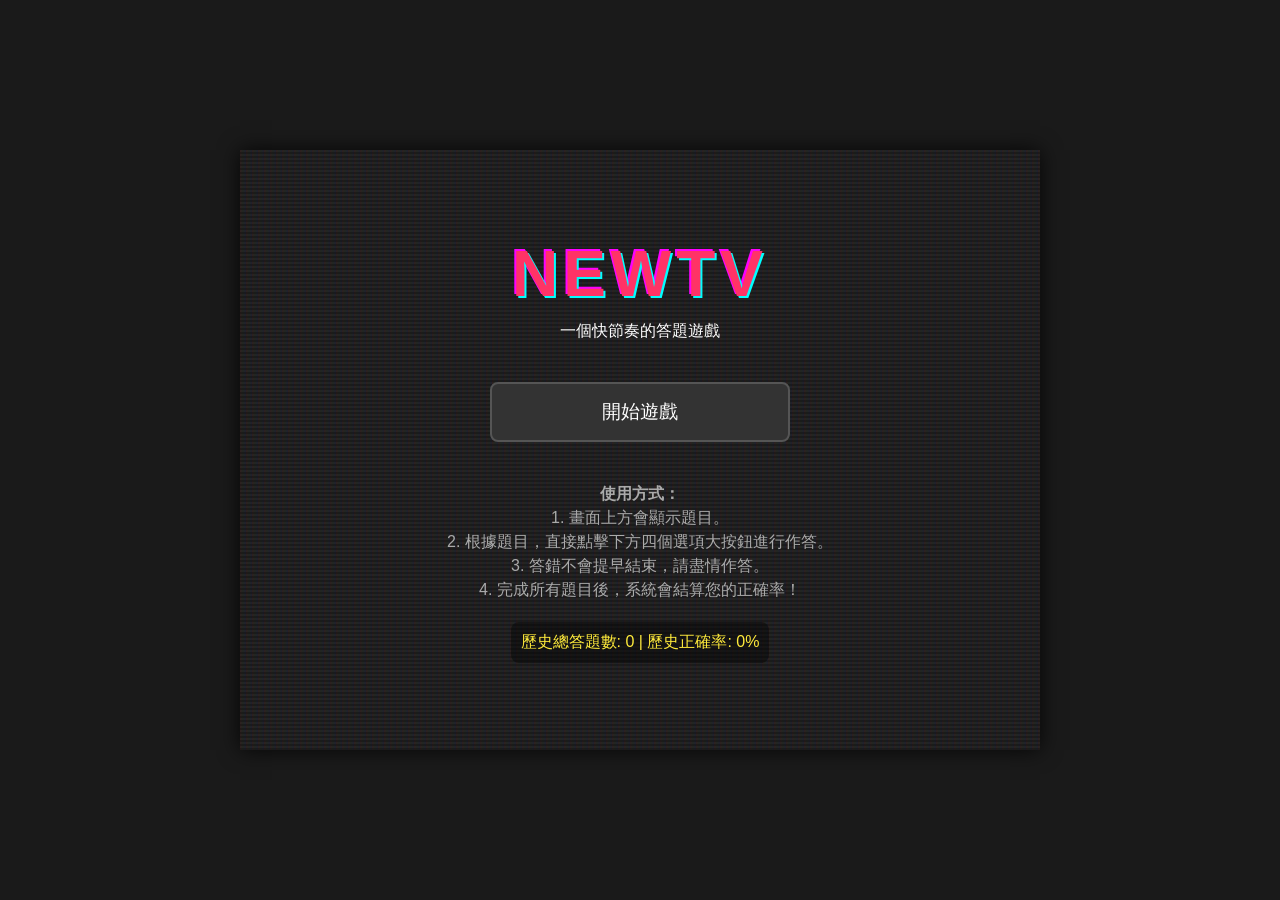
==== web/index.html @ ddf9eacd "Add historical stats using localStorage" ====
<!DOCTYPE html>
<html lang="zh-TW">
<head>
    <meta charset="UTF-8">
    <meta name="viewport" content="width=device-width, initial-scale=1.0, maximum-scale=1.0, user-scalable=no">
    <title>NEWTV</title>
    <link rel="stylesheet" href="style.css">
</head>
<body>
    <div id="game-container">
        <!-- 主選單 -->
        <div id="menu-screen" class="screen active">
            <h1>NEWTV</h1>
            <p>一個快節奏的答題遊戲</p>
            <div class="menu-buttons">
                <button id="btn-start">開始遊戲</button>
            </div>
            <div class="instructions">
                <strong>使用方式：</strong><br>
                1. 畫面上方會顯示題目。<br>
                2. 根據題目，直接點擊下方四個選項大按鈕進行作答。<br>
                3. 答錯不會提早結束，請盡情作答。<br>
                4. 完成所有題目後，系統會結算您的正確率！
            </div>
            <div id="historical-stats" class="historical-stats">
                歷史總答題數: <span id="hist-total">0</span> | 歷史正確率: <span id="hist-accuracy">0</span>%
            </div>
        </div>

        <!-- 遊戲畫面 -->
        <div id="play-screen" class="screen">
            <div id="status-bar">
                <div id="score-container">進度: <span id="score-value">0</span> / <span id="total-questions">0</span></div>
            </div>
            <div id="question-container">
                <h2 id="question-text">載入中...</h2>
            </div>
            <div id="options-container">
                <button class="option-btn" data-index="0"><span class="option-text" id="opt-0">選項 A</span></button>
                <button class="option-btn" data-index="1"><span class="option-text" id="opt-1">選項 B</span></button>
                <button class="option-btn" data-index="2"><span class="option-text" id="opt-2">選項 C</span></button>
                <button class="option-btn" data-index="3"><span class="option-text" id="opt-3">選項 D</span></button>
            </div>
        </div>

        <!-- 結果畫面 -->
        <div id="result-screen" class="screen">
            <h1 id="result-title">遊戲結束</h1>
            <div class="result-stats">
                <p>正確率: <span id="accuracy-value">0</span>%</p>
                <p>答對: <span id="correct-count">0</span></p>
                <p>答錯: <span id="wrong-count">0</span></p>
            </div>
            <button id="btn-restart">回主畫面</button>
        </div>
    </div>
    <script src="script.js"></script>
</body>
</html>
---- web/style.css ----
﻿* {
    box-sizing: border-box;
    margin: 0;
    padding: 0;
    user-select: none;
}

body, html {
    width: 100%;
    height: 100%;
    background-color: #1a1a1a;
    color: #fff;
    font-family: 'Segoe UI', Tahoma, Geneva, Verdana, sans-serif;
    display: flex;
    justify-content: center;
    align-items: center;
    overflow: hidden;
}

#game-container {
    width: 100%;
    max-width: 800px;
    height: 100%;
    max-height: 600px;
    position: relative;
    background-color: #222;
    box-shadow: 0 0 20px rgba(0, 0, 0, 0.8);
    display: flex;
    flex-direction: column;
}

/* CRT ??蝺??*/
#game-container::after {
    content: " ";
    display: block;
    position: absolute;
    top: 0;
    left: 0;
    bottom: 0;
    right: 0;
    background: linear-gradient(rgba(18, 16, 16, 0) 50%, rgba(0, 0, 0, 0.25) 50%), linear-gradient(90deg, rgba(255, 0, 0, 0.06), rgba(0, 255, 0, 0.02), rgba(0, 0, 255, 0.06));
    z-index: 2;
    background-size: 100% 4px, 6px 100%;
    pointer-events: none;
}

.screen {
    display: none;
    width: 100%;
    height: 100%;
    flex-direction: column;
    justify-content: center;
    align-items: center;
    padding: 20px;
    z-index: 3;
    position: relative;
}

.screen.active {
    display: flex;
}

h1 {
    font-size: 4rem;
    margin-bottom: 10px;
    color: #ff3366;
    text-shadow: 2px 2px 0px #0ff, -2px -2px 0px #f0f;
    letter-spacing: 5px;
}

.menu-buttons {
    display: flex;
    flex-direction: column;
    gap: 20px;
    width: 100%;
    max-width: 300px;
    margin: 40px 0;
}

button {
    background-color: #333;
    color: #fff;
    border: 2px solid #555;
    padding: 15px 20px;
    font-size: 1.2rem;
    cursor: pointer;
    border-radius: 8px;
    transition: all 0.1s ease-in-out;
}

button:hover, button:active {
    background-color: #ff3366;
    border-color: #fff;
    transform: scale(1.05);
}

button span {
    font-size: 0.8rem;
    color: #aaa;
}
button:hover span {
    color: #fff;
}

.instructions {
    text-align: center;
    color: #aaa;
    line-height: 1.5;
}

/* ??恍 */
#status-bar {
    width: 100%;
    display: flex;
    justify-content: space-between;
    font-size: 1.2rem;
    font-weight: bold;
    margin-bottom: 20px;
    padding: 10px 20px;
    background-color: rgba(0, 0, 0, 0.5);
    border-radius: 8px;
}

#question-container {
    flex: 1;
    display: flex;
    justify-content: center;
    align-items: center;
    width: 100%;
    text-align: center;
    padding: 20px;
}

#question-text {
    font-size: 2.5rem;
    line-height: 1.3;
}

#options-container {
    display: grid;
    grid-template-columns: 1fr 1fr;
    gap: 20px;
    width: 100%;
    margin-bottom: 20px;
}

.option-btn {
    display: flex;
    align-items: center;
    justify-content: center;
    padding: 30px 20px;
    font-size: 1.8rem;
    font-weight: bold;
    background-color: #2a2a2a;
    position: relative;
    overflow: hidden;
    border-radius: 12px;
}

.option-text {
    text-align: center;
}

/* 閬死?? */
.flash-correct {
    background-color: #00aa00 !important;
}

.flash-wrong {
    background-color: #aa0000 !important;
}

/* 蝯??恍 */
.result-stats {
    margin: 30px 0;
    font-size: 1.5rem;
    line-height: 2;
    text-align: center;
}

@media (max-width: 600px) {
    #options-container {
        grid-template-columns: 1fr;
    }
    h1 {
        font-size: 3rem;
    }
    #question-text {
        font-size: 1.8rem;
    }
}
.historical-stats { margin-top: 20px; font-size: 1rem; color: #ffeb3b; background: rgba(0,0,0,0.4); padding: 10px; border-radius: 8px; }
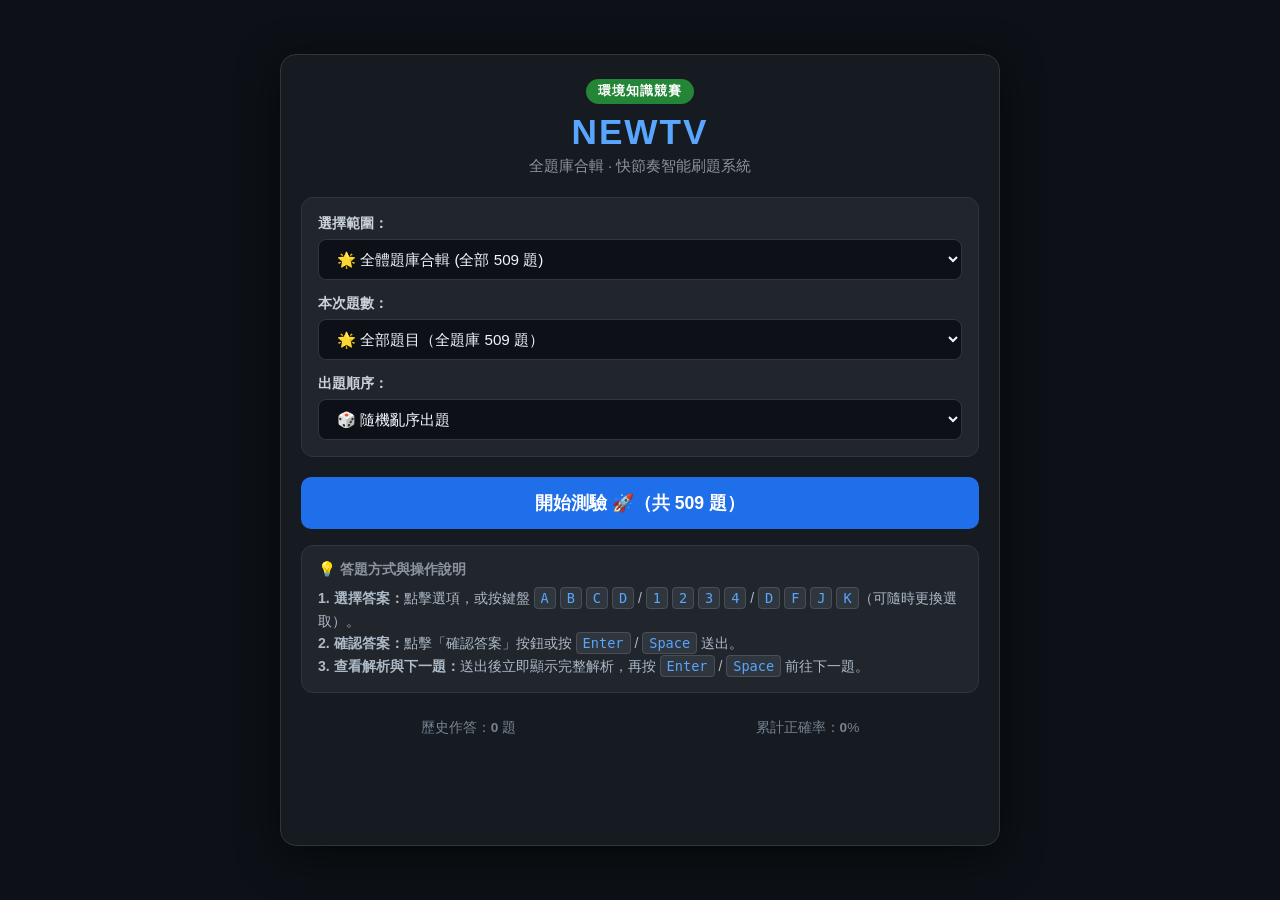
==== commit 58dc5af6: "feat: complete 509 environmental knowledge quiz system with explanations, confirm flow, and custom c" ====
--- a/web/index.html
+++ b/web/index.html
@@ -3,57 +3,179 @@
 <head>
     <meta charset="UTF-8">
     <meta name="viewport" content="width=device-width, initial-scale=1.0, maximum-scale=1.0, user-scalable=no">
-    <title>NEWTV</title>
+    <title>NEWTV 環境知識題庫系統</title>
     <link rel="stylesheet" href="style.css">
 </head>
 <body>
     <div id="game-container">
         <!-- 主選單 -->
         <div id="menu-screen" class="screen active">
-            <h1>NEWTV</h1>
-            <p>一個快節奏的答題遊戲</p>
+            <header class="app-header">
+                <div class="badge">環境知識競賽</div>
+                <h1>NEWTV</h1>
+                <p class="subtitle">全題庫合輯 · 快節奏智能刷題系統</p>
+            </header>
+
+            <div class="settings-card">
+                <div class="setting-item">
+                    <label for="bank-select">選擇範圍：</label>
+                    <select id="bank-select">
+                        <option value="all" selected>🌟 全體題庫合輯 (全部 509 題)</option>
+                        <option value="校內選拔賽">校內選拔賽 (第 1 ~ 50 題)</option>
+                        <option value="暑期練習7/2">暑期練習 7/2 (第 51 ~ 100 題)</option>
+                        <option value="暑期練習7/6">暑期練習 7/6 (第 101 ~ 150 題)</option>
+                        <option value="暑期練習7/9">暑期練習 7/9 (第 151 ~ 200 題)</option>
+                        <option value="暑期練習7/13">暑期練習 7/13 (第 201 ~ 250 題)</option>
+                        <option value="暑期練習7/16">暑期練習 7/16 (第 251 ~ 300 題)</option>
+                        <option value="暑期練習7/20">暑期練習 7/20 (第 301 ~ 350 題)</option>
+                        <option value="暑期練習7/23">暑期練習 7/23 (第 351 ~ 400 題)</option>
+                        <option value="暑期練習7/27">暑期練習 7/27 (第 401 ~ 450 題)</option>
+                        <option value="暑期練習7/30">暑期練習 7/30 (第 451 ~ 500 題)</option>
+                        <option value="新手教學">新手教學 (9 題)</option>
+                    </select>
+                </div>
+
+                <div class="setting-item">
+                    <label for="count-select">本次題數：</label>
+                    <select id="count-select">
+                        <option value="all" selected>🌟 全部題目（全題庫 509 題）</option>
+                        <option value="20">20 題 (快速暖身)</option>
+                        <option value="50">50 題 (標準練習)</option>
+                        <option value="100">100 題 (深度衝刺)</option>
+                        <option value="200">200 題 (馬拉松)</option>
+                        <option value="custom">✏️ 自訂題數...</option>
+                    </select>
+                    <div id="custom-count-wrapper" class="custom-count-wrapper" style="display: none;">
+                        <div class="custom-input-row">
+                            <input type="number" id="custom-count-input" min="1" max="509" placeholder="輸入題數">
+                            <span id="custom-count-hint" class="custom-hint">題 (上限 509 題)</span>
+                        </div>
+                        <div id="custom-count-warning" class="custom-warning" style="display: none;"></div>
+                    </div>
+                </div>
+
+                <div class="setting-item">
+                    <label for="order-select">出題順序：</label>
+                    <select id="order-select">
+                        <option value="random" selected>🎲 隨機亂序出題</option>
+                        <option value="sequential">📖 依序循序出題</option>
+                    </select>
+                </div>
+            </div>
+
             <div class="menu-buttons">
-                <button id="btn-start">開始遊戲</button>
+                <button id="btn-start" class="primary-btn pulse">開始測驗 🚀（共 <span id="start-count-badge">509</span> 題）</button>
             </div>
-            <div class="instructions">
-                <strong>使用方式：</strong><br>
-                1. 畫面上方會顯示題目。<br>
-                2. 根據題目，直接點擊下方四個選項大按鈕進行作答。<br>
-                3. 答錯不會提早結束，請盡情作答。<br>
-                4. 完成所有題目後，系統會結算您的正確率！
+
+            <div class="instructions-card">
+                <h3>💡 答題方式與操作說明</h3>
+                <ul>
+                    <li><strong>1. 選擇答案：</strong>點擊選項，或按鍵盤 <kbd>A</kbd> <kbd>B</kbd> <kbd>C</kbd> <kbd>D</kbd> / <kbd>1</kbd> <kbd>2</kbd> <kbd>3</kbd> <kbd>4</kbd> / <kbd>D</kbd> <kbd>F</kbd> <kbd>J</kbd> <kbd>K</kbd>（可隨時更換選取）。</li>
+                    <li><strong>2. 確認答案：</strong>點擊「確認答案」按鈕或按 <kbd>Enter</kbd> / <kbd>Space</kbd> 送出。</li>
+                    <li><strong>3. 查看解析與下一題：</strong>送出後立即顯示完整解析，再按 <kbd>Enter</kbd> / <kbd>Space</kbd> 前往下一題。</li>
+                </ul>
             </div>
-            <div id="historical-stats" class="historical-stats">
-                歷史總答題數: <span id="hist-total">0</span> | 歷史正確率: <span id="hist-accuracy">0</span>%
+
+            <div id="historical-stats" class="stats-bar">
+                <span>歷史作答：<strong id="hist-total">0</strong> 題</span>
+                <span>累計正確率：<strong id="hist-accuracy">0</strong>%</span>
             </div>
         </div>
 
         <!-- 遊戲畫面 -->
         <div id="play-screen" class="screen">
             <div id="status-bar">
-                <div id="score-container">進度: <span id="score-value">0</span> / <span id="total-questions">0</span></div>
+                <div class="progress-info">
+                    <span id="q-category-tag" class="category-tag">全體合輯</span>
+                    <span id="score-container">進度 <span id="score-value">1</span> / <span id="total-questions">509</span></span>
+                </div>
+                <div class="progress-track">
+                    <div id="progress-fill" class="progress-fill" style="width: 0%;"></div>
+                </div>
             </div>
+
             <div id="question-container">
-                <h2 id="question-text">載入中...</h2>
+                <h2 id="question-text">載入題目中...</h2>
             </div>
+
             <div id="options-container">
-                <button class="option-btn" data-index="0"><span class="option-text" id="opt-0">選項 A</span></button>
-                <button class="option-btn" data-index="1"><span class="option-text" id="opt-1">選項 B</span></button>
-                <button class="option-btn" data-index="2"><span class="option-text" id="opt-2">選項 C</span></button>
-                <button class="option-btn" data-index="3"><span class="option-text" id="opt-3">選項 D</span></button>
+                <button class="option-btn" data-index="0" data-key="A">
+                    <span class="opt-badge">A</span>
+                    <span class="option-text" id="opt-0">選項 A</span>
+                </button>
+                <button class="option-btn" data-index="1" data-key="B">
+                    <span class="opt-badge">B</span>
+                    <span class="option-text" id="opt-1">選項 B</span>
+                </button>
+                <button class="option-btn" data-index="2" data-key="C">
+                    <span class="opt-badge">C</span>
+                    <span class="option-text" id="opt-2">選項 C</span>
+                </button>
+                <button class="option-btn" data-index="3" data-key="D">
+                    <span class="opt-badge">D</span>
+                    <span class="option-text" id="opt-3">選項 D</span>
+                </button>
+            </div>
+
+            <!-- 確認按鈕區（選取選項後啟用） -->
+            <div id="action-box" class="action-box">
+                <button id="btn-confirm" class="primary-btn confirm-btn" disabled>請點選答案</button>
+            </div>
+
+            <!-- 答題反饋與詳細解析（按確認後顯示） -->
+            <div id="feedback-box" class="feedback-box" style="display: none;">
+                <div id="feedback-badge" class="feedback-badge"></div>
+                <div id="explanation-card" class="explanation-card">
+                    <div class="explanation-title">💡 完整解析與觀念說明</div>
+                    <div id="explanation-body" class="explanation-body"></div>
+                </div>
+                <button id="btn-next" class="primary-btn next-btn">下一題 ➔ (Space / Enter)</button>
             </div>
         </div>
 
         <!-- 結果畫面 -->
         <div id="result-screen" class="screen">
-            <h1 id="result-title">遊戲結束</h1>
-            <div class="result-stats">
-                <p>正確率: <span id="accuracy-value">0</span>%</p>
-                <p>答對: <span id="correct-count">0</span></p>
-                <p>答錯: <span id="wrong-count">0</span></p>
+            <header class="app-header">
+                <h1 id="result-title">🎉 測驗完成！</h1>
+            </header>
+
+            <div class="result-card">
+                <div class="result-score-circle">
+                    <div class="score-percent"><span id="accuracy-value">0</span><small>%</small></div>
+                    <div class="score-label">正確率</div>
+                </div>
+                <div class="result-details">
+                    <div class="detail-item correct">
+                        <span class="label">答對題數</span>
+                        <span class="val" id="correct-count">0</span>
+                    </div>
+                    <div class="detail-item wrong">
+                        <span class="label">答錯題數</span>
+                        <span class="val" id="wrong-count">0</span>
+                    </div>
+                </div>
             </div>
-            <button id="btn-restart">回主畫面</button>
+
+            <div class="result-actions">
+                <button id="btn-retry-wrong" class="warning-btn" style="display: none;">🔥 練習本次錯題</button>
+                <button id="btn-restart" class="primary-btn">回主選單</button>
+            </div>
+
+            <div class="review-section">
+                <div class="review-header">
+                    <h3>📝 作答紀錄與詳細解析</h3>
+                    <div class="filter-group">
+                        <button id="filter-all" class="filter-btn active">全部 (<span id="count-all">0</span>)</button>
+                        <button id="filter-wrong" class="filter-btn">只看錯題 (<span id="count-wrong">0</span>)</button>
+                    </div>
+                </div>
+                <div id="review-container" class="review-container"></div>
+            </div>
         </div>
     </div>
+
+    <!-- 載入全題庫資料與主邏輯腳本 -->
+    <script src="questions.js"></script>
     <script src="script.js"></script>
 </body>
 </html>
--- a/web/style.css
+++ b/web/style.css
@@ -1,194 +1,658 @@
-﻿* {
+* {
     box-sizing: border-box;
     margin: 0;
     padding: 0;
-    user-select: none;
-}
-
-body, html {
-    width: 100%;
-    height: 100%;
-    background-color: #1a1a1a;
-    color: #fff;
-    font-family: 'Segoe UI', Tahoma, Geneva, Verdana, sans-serif;
+    font-family: -apple-system, BlinkMacSystemFont, "Segoe UI", Roboto, "Helvetica Neue", Arial, sans-serif;
+    -webkit-tap-highlight-color: transparent;
+}
+
+body {
+    background-color: #0d1117;
+    color: #e6edf3;
+    min-height: 100vh;
     display: flex;
     justify-content: center;
     align-items: center;
-    overflow: hidden;
 }
 
 #game-container {
     width: 100%;
-    max-width: 800px;
-    height: 100%;
-    max-height: 600px;
+    max-width: 720px;
+    min-height: 100vh;
+    background-color: #161b22;
+    display: flex;
+    flex-direction: column;
     position: relative;
-    background-color: #222;
-    box-shadow: 0 0 20px rgba(0, 0, 0, 0.8);
-    display: flex;
-    flex-direction: column;
-}
-
-/* CRT ??蝺??*/
-#game-container::after {
-    content: " ";
-    display: block;
-    position: absolute;
-    top: 0;
-    left: 0;
-    bottom: 0;
-    right: 0;
-    background: linear-gradient(rgba(18, 16, 16, 0) 50%, rgba(0, 0, 0, 0.25) 50%), linear-gradient(90deg, rgba(255, 0, 0, 0.06), rgba(0, 255, 0, 0.02), rgba(0, 0, 255, 0.06));
-    z-index: 2;
-    background-size: 100% 4px, 6px 100%;
-    pointer-events: none;
+    box-shadow: 0 10px 40px rgba(0, 0, 0, 0.6);
+}
+
+@media (min-width: 720px) {
+    #game-container {
+        min-height: 88vh;
+        max-height: 96vh;
+        border-radius: 16px;
+        overflow-y: auto;
+        border: 1px solid #30363d;
+    }
 }
 
 .screen {
     display: none;
+    flex-direction: column;
+    padding: 24px 20px;
+    flex: 1;
     width: 100%;
-    height: 100%;
-    flex-direction: column;
-    justify-content: center;
-    align-items: center;
-    padding: 20px;
-    z-index: 3;
-    position: relative;
 }
 
 .screen.active {
     display: flex;
 }
 
-h1 {
-    font-size: 4rem;
-    margin-bottom: 10px;
-    color: #ff3366;
-    text-shadow: 2px 2px 0px #0ff, -2px -2px 0px #f0f;
-    letter-spacing: 5px;
-}
-
-.menu-buttons {
-    display: flex;
-    flex-direction: column;
-    gap: 20px;
-    width: 100%;
-    max-width: 300px;
-    margin: 40px 0;
-}
-
-button {
-    background-color: #333;
-    color: #fff;
-    border: 2px solid #555;
-    padding: 15px 20px;
-    font-size: 1.2rem;
+/* Header */
+.app-header {
+    text-align: center;
+    margin-bottom: 20px;
+}
+
+.badge {
+    display: inline-block;
+    background: #238636;
+    color: #ffffff;
+    font-size: 0.8rem;
+    font-weight: bold;
+    padding: 4px 12px;
+    border-radius: 20px;
+    margin-bottom: 8px;
+    letter-spacing: 1px;
+}
+
+.app-header h1 {
+    font-size: 2.2rem;
+    font-weight: 800;
+    letter-spacing: 2px;
+    color: #58a6ff;
+    margin-bottom: 4px;
+}
+
+.subtitle {
+    font-size: 0.95rem;
+    color: #8b949e;
+}
+
+/* Settings Card */
+.settings-card {
+    background: #21262d;
+    border: 1px solid #30363d;
+    border-radius: 12px;
+    padding: 16px;
+    margin-bottom: 20px;
+    display: flex;
+    flex-direction: column;
+    gap: 14px;
+}
+
+.setting-item {
+    display: flex;
+    flex-direction: column;
+    gap: 6px;
+}
+
+.setting-item label {
+    font-size: 0.9rem;
+    font-weight: 600;
+    color: #c9d1d9;
+}
+
+.setting-item select {
+    background: #0d1117;
+    color: #f0f6fc;
+    border: 1px solid #30363d;
+    border-radius: 8px;
+    padding: 10px 14px;
+    font-size: 0.95rem;
+    outline: none;
     cursor: pointer;
+    transition: border-color 0.2s;
+}
+
+.setting-item select:focus {
+    border-color: #58a6ff;
+}
+
+/* Custom Count & Warning */
+.custom-count-wrapper {
+    display: flex;
+    flex-direction: column;
+    gap: 6px;
+    margin-top: 8px;
+    animation: fadeIn 0.2s ease-out;
+}
+
+.custom-input-row {
+    display: flex;
+    align-items: center;
+    gap: 10px;
+}
+
+.custom-input-row input {
+    background: #0d1117;
+    color: #58a6ff;
+    border: 1px solid #58a6ff;
     border-radius: 8px;
-    transition: all 0.1s ease-in-out;
-}
-
-button:hover, button:active {
-    background-color: #ff3366;
-    border-color: #fff;
-    transform: scale(1.05);
-}
-
-button span {
-    font-size: 0.8rem;
-    color: #aaa;
-}
-button:hover span {
-    color: #fff;
-}
-
-.instructions {
-    text-align: center;
-    color: #aaa;
-    line-height: 1.5;
-}
-
-/* ??恍 */
-#status-bar {
-    width: 100%;
-    display: flex;
-    justify-content: space-between;
-    font-size: 1.2rem;
-    font-weight: bold;
-    margin-bottom: 20px;
-    padding: 10px 20px;
-    background-color: rgba(0, 0, 0, 0.5);
-    border-radius: 8px;
-}
-
-#question-container {
-    flex: 1;
-    display: flex;
-    justify-content: center;
-    align-items: center;
+    padding: 9px 12px;
+    font-size: 1rem;
+    font-weight: bold;
+    width: 140px;
+    outline: none;
+    transition: all 0.2s;
+}
+
+.custom-input-row input.input-warning {
+    border-color: #d29922 !important;
+    box-shadow: 0 0 10px rgba(210, 153, 34, 0.4) !important;
+    color: #e3b341;
+}
+
+.custom-input-row input.input-error {
+    border-color: #f85149 !important;
+    box-shadow: 0 0 10px rgba(248, 81, 73, 0.4) !important;
+    color: #f85149;
+}
+
+.custom-hint {
+    font-size: 0.85rem;
+    color: #8b949e;
+}
+
+.custom-warning {
+    font-size: 0.86rem;
+    padding: 7px 12px;
+    border-radius: 6px;
+    line-height: 1.45;
+}
+
+.custom-warning.exceed {
+    background: #d2992222;
+    border: 1px solid #d29922;
+    color: #e3b341;
+}
+
+.custom-warning.error {
+    background: #da363322;
+    border: 1px solid #f85149;
+    color: #f85149;
+}
+
+.custom-warning.valid {
+    background: #23863622;
+    border: 1px solid #3fb950;
+    color: #3fb950;
+}
+
+/* Buttons */
+.primary-btn {
+    background: #1f6feb;
+    color: #ffffff;
+    border: none;
+    border-radius: 10px;
+    padding: 14px 20px;
+    font-size: 1.1rem;
+    font-weight: bold;
+    cursor: pointer;
+    transition: all 0.2s;
     width: 100%;
     text-align: center;
-    padding: 20px;
+}
+
+.primary-btn:hover:not(:disabled) {
+    background: #388bfd;
+    transform: translateY(-2px);
+}
+
+.primary-btn:active:not(:disabled) {
+    transform: translateY(0);
+}
+
+.action-box {
+    margin-top: 16px;
+}
+
+.confirm-btn {
+    background: #1f6feb;
+    font-size: 1.15rem;
+    padding: 15px 20px;
+    box-shadow: 0 4px 14px rgba(31, 111, 235, 0.4);
+}
+
+.confirm-btn:disabled {
+    background: #21262d;
+    color: #484f58;
+    border: 1px solid #30363d;
+    cursor: not-allowed;
+    transform: none;
+    box-shadow: none;
+}
+
+.warning-btn {
+    background: #d29922;
+    color: #121418;
+    border: none;
+    border-radius: 10px;
+    padding: 14px 20px;
+    font-size: 1.05rem;
+    font-weight: bold;
+    cursor: pointer;
+    width: 100%;
+    transition: all 0.2s;
+}
+
+.warning-btn:hover {
+    background: #e3b341;
+}
+
+.pulse {
+    animation: pulseGlow 1.8s infinite;
+}
+
+@keyframes pulseGlow {
+    0% { box-shadow: 0 0 0 0 rgba(31, 111, 235, 0.5); }
+    70% { box-shadow: 0 0 0 12px rgba(31, 111, 235, 0); }
+    100% { box-shadow: 0 0 0 0 rgba(31, 111, 235, 0); }
+}
+
+/* Instructions */
+.instructions-card {
+    background: #21262d;
+    border: 1px solid #30363d;
+    border-radius: 12px;
+    padding: 14px 16px;
+    margin: 16px 0;
+}
+
+.instructions-card h3 {
+    font-size: 0.9rem;
+    color: #8b949e;
+    margin-bottom: 8px;
+}
+
+.instructions-card ul {
+    list-style: none;
+    font-size: 0.88rem;
+    color: #adbac7;
+    line-height: 1.6;
+}
+
+kbd {
+    background: #30363d;
+    border-radius: 4px;
+    padding: 2px 6px;
+    font-family: monospace;
+    font-size: 0.85rem;
+    color: #58a6ff;
+    border: 1px solid #484f58;
+}
+
+.stats-bar {
+    text-align: center;
+    font-size: 0.85rem;
+    color: #768390;
+    display: flex;
+    justify-content: space-around;
+    padding-top: 10px;
+}
+
+/* Play Screen */
+#status-bar {
+    margin-bottom: 16px;
+}
+
+.progress-info {
+    display: flex;
+    justify-content: space-between;
+    align-items: center;
+    font-size: 0.9rem;
+    color: #8b949e;
+    margin-bottom: 8px;
+}
+
+.category-tag {
+    background: #1f6feb22;
+    color: #58a6ff;
+    padding: 3px 10px;
+    border-radius: 6px;
+    font-size: 0.82rem;
+    font-weight: bold;
+    border: 1px solid #1f6feb55;
+}
+
+.progress-track {
+    width: 100%;
+    height: 6px;
+    background: #21262d;
+    border-radius: 3px;
+    overflow: hidden;
+}
+
+.progress-fill {
+    height: 100%;
+    background: #238636;
+    transition: width 0.3s ease;
+}
+
+#question-container {
+    background: #21262d;
+    border: 1px solid #30363d;
+    border-radius: 12px;
+    padding: 20px 18px;
+    margin-bottom: 18px;
+    min-height: 100px;
+    display: flex;
+    align-items: center;
 }
 
 #question-text {
-    font-size: 2.5rem;
-    line-height: 1.3;
+    font-size: 1.15rem;
+    line-height: 1.6;
+    color: #f0f6fc;
+    font-weight: 600;
 }
 
 #options-container {
-    display: grid;
-    grid-template-columns: 1fr 1fr;
-    gap: 20px;
-    width: 100%;
+    display: flex;
+    flex-direction: column;
+    gap: 12px;
+}
+
+.option-btn {
+    background: #21262d;
+    border: 2px solid #30363d;
+    border-radius: 10px;
+    padding: 14px 16px;
+    display: flex;
+    align-items: center;
+    gap: 12px;
+    color: #c9d1d9;
+    font-size: 1.05rem;
+    cursor: pointer;
+    text-align: left;
+    transition: all 0.15s ease;
+    user-select: none;
+}
+
+.option-btn:hover:not(:disabled) {
+    background: #30363d;
+    border-color: #58a6ff;
+    color: #f0f6fc;
+}
+
+.option-btn.selected {
+    background: #1f6feb2a !important;
+    border-color: #58a6ff !important;
+    color: #ffffff !important;
+    box-shadow: 0 0 12px rgba(88, 166, 255, 0.35);
+}
+
+.option-btn.selected .opt-badge {
+    background: #1f6feb !important;
+    color: #ffffff !important;
+    border-color: #58a6ff !important;
+}
+
+.opt-badge {
+    background: #161b22;
+    color: #58a6ff;
+    border: 1px solid #30363d;
+    width: 30px;
+    height: 30px;
+    border-radius: 6px;
+    display: flex;
+    align-items: center;
+    justify-content: center;
+    font-weight: bold;
+    font-size: 0.95rem;
+    flex-shrink: 0;
+    transition: all 0.15s ease;
+}
+
+.option-text {
+    flex: 1;
+    line-height: 1.45;
+}
+
+.option-btn.flash-correct {
+    background: #238636 !important;
+    border-color: #3fb950 !important;
+    color: #ffffff !important;
+}
+
+.option-btn.flash-wrong {
+    background: #da3633 !important;
+    border-color: #f85149 !important;
+    color: #ffffff !important;
+}
+
+/* Feedback & Explanation Box */
+.feedback-box {
+    margin-top: 18px;
+    display: flex;
+    flex-direction: column;
+    gap: 14px;
+    animation: fadeIn 0.25s ease-out;
+}
+
+@keyframes fadeIn {
+    from { opacity: 0; transform: translateY(6px); }
+    to { opacity: 1; transform: translateY(0); }
+}
+
+.feedback-badge {
+    padding: 12px 16px;
+    border-radius: 8px;
+    font-weight: bold;
+    font-size: 1.02rem;
+    line-height: 1.5;
+}
+
+.feedback-badge.correct {
+    background: #23863622;
+    border: 1px solid #3fb950;
+    color: #3fb950;
+}
+
+.feedback-badge.wrong {
+    background: #da363322;
+    border: 1px solid #f85149;
+    color: #f85149;
+}
+
+.explanation-card {
+    background: #1f242c;
+    border: 1px solid #388bfd44;
+    border-left: 4px solid #58a6ff;
+    border-radius: 8px;
+    padding: 14px 16px;
+    color: #c9d1d9;
+    font-size: 0.95rem;
+    line-height: 1.65;
+}
+
+.explanation-title {
+    font-weight: bold;
+    color: #58a6ff;
+    margin-bottom: 6px;
+    display: flex;
+    align-items: center;
+    gap: 6px;
+}
+
+.explanation-body {
+    color: #e6edf3;
+    white-space: pre-line;
+}
+
+.next-btn {
+    background: #238636;
+}
+
+.next-btn:hover {
+    background: #2ea043;
+}
+
+/* Result Screen */
+.result-card {
+    background: #21262d;
+    border: 1px solid #30363d;
+    border-radius: 14px;
+    padding: 24px;
+    display: flex;
+    align-items: center;
+    justify-content: space-around;
     margin-bottom: 20px;
 }
 
-.option-btn {
-    display: flex;
-    align-items: center;
-    justify-content: center;
-    padding: 30px 20px;
-    font-size: 1.8rem;
-    font-weight: bold;
-    background-color: #2a2a2a;
-    position: relative;
-    overflow: hidden;
-    border-radius: 12px;
-}
-
-.option-text {
+.result-score-circle {
     text-align: center;
 }
 
-/* 閬死?? */
-.flash-correct {
-    background-color: #00aa00 !important;
-}
-
-.flash-wrong {
-    background-color: #aa0000 !important;
-}
-
-/* 蝯??恍 */
-.result-stats {
-    margin: 30px 0;
-    font-size: 1.5rem;
-    line-height: 2;
-    text-align: center;
-}
-
-@media (max-width: 600px) {
-    #options-container {
-        grid-template-columns: 1fr;
-    }
-    h1 {
-        font-size: 3rem;
-    }
-    #question-text {
-        font-size: 1.8rem;
-    }
-}
-.historical-stats { margin-top: 20px; font-size: 1rem; color: #ffeb3b; background: rgba(0,0,0,0.4); padding: 10px; border-radius: 8px; }
-
-
+.score-percent {
+    font-size: 3.2rem;
+    font-weight: 900;
+    color: #58a6ff;
+    line-height: 1;
+}
+
+.score-percent small {
+    font-size: 1.4rem;
+}
+
+.score-label {
+    font-size: 0.9rem;
+    color: #8b949e;
+    margin-top: 4px;
+}
+
+.result-details {
+    display: flex;
+    flex-direction: column;
+    gap: 12px;
+}
+
+.detail-item {
+    display: flex;
+    flex-direction: column;
+}
+
+.detail-item .label {
+    font-size: 0.85rem;
+    color: #8b949e;
+}
+
+.detail-item .val {
+    font-size: 1.4rem;
+    font-weight: bold;
+}
+
+.detail-item.correct .val { color: #3fb950; }
+.detail-item.wrong .val { color: #f85149; }
+
+.result-actions {
+    display: flex;
+    flex-direction: column;
+    gap: 10px;
+    margin-bottom: 24px;
+}
+
+.review-section {
+    border-top: 1px solid #30363d;
+    padding-top: 16px;
+}
+
+.review-header {
+    display: flex;
+    justify-content: space-between;
+    align-items: center;
+    margin-bottom: 14px;
+}
+
+.review-header h3 {
+    font-size: 1rem;
+    color: #c9d1d9;
+}
+
+.filter-group {
+    display: flex;
+    gap: 6px;
+}
+
+.filter-btn {
+    background: #21262d;
+    border: 1px solid #30363d;
+    color: #8b949e;
+    padding: 6px 12px;
+    border-radius: 6px;
+    font-size: 0.82rem;
+    cursor: pointer;
+    font-weight: 500;
+}
+
+.filter-btn.active {
+    background: #1f6feb;
+    border-color: #58a6ff;
+    color: #ffffff;
+}
+
+.review-container {
+    display: flex;
+    flex-direction: column;
+    gap: 14px;
+    max-height: 500px;
+    overflow-y: auto;
+}
+
+.review-item {
+    background: #21262d;
+    border-left: 4px solid #30363d;
+    border-radius: 8px;
+    padding: 14px 16px;
+    font-size: 0.92rem;
+    display: flex;
+    flex-direction: column;
+    gap: 6px;
+}
+
+.review-item.correct {
+    border-left-color: #238636;
+}
+
+.review-item.wrong {
+    border-left-color: #da3633;
+}
+
+.review-q {
+    font-weight: 600;
+    color: #f0f6fc;
+    line-height: 1.5;
+}
+
+.review-ans-row {
+    display: flex;
+    flex-direction: column;
+    gap: 2px;
+    font-size: 0.88rem;
+    color: #adbac7;
+}
+
+.review-exp-box {
+    background: #161b22;
+    border-radius: 6px;
+    padding: 8px 12px;
+    margin-top: 4px;
+    font-size: 0.86rem;
+    line-height: 1.55;
+    color: #c9d1d9;
+    border: 1px solid #30363d;
+}
+
+.review-exp-box strong {
+    color: #58a6ff;
+}
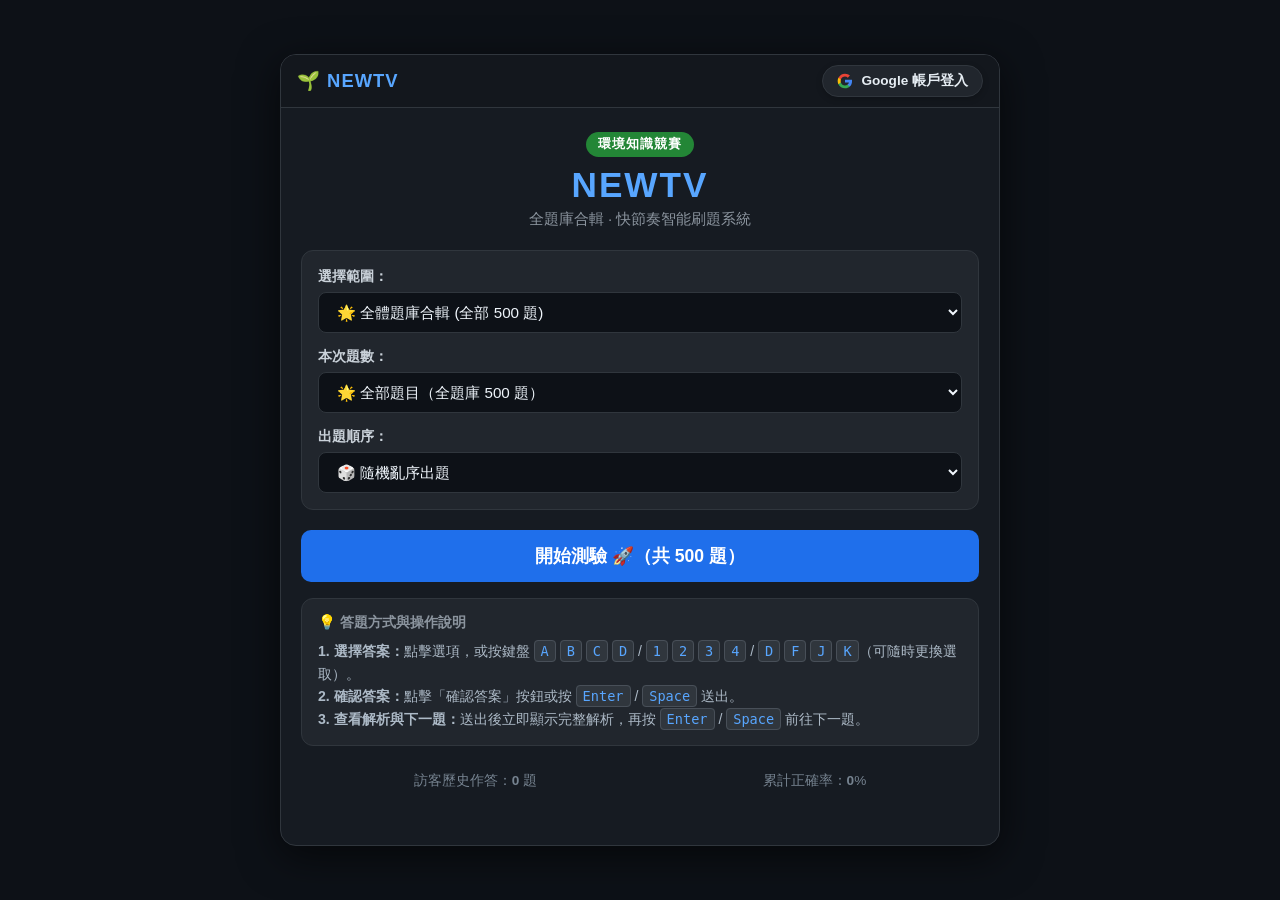
==== commit ef1a66cf: "Backup: Firebase Google Auth & Firestore Sync, Clean 500 questions" ====
--- a/web/index.html
+++ b/web/index.html
@@ -5,9 +5,46 @@
     <meta name="viewport" content="width=device-width, initial-scale=1.0, maximum-scale=1.0, user-scalable=no">
     <title>NEWTV 環境知識題庫系統</title>
     <link rel="stylesheet" href="style.css">
+    <!-- 引入 Firebase 官方驗證與 Firestore 雲端資料庫 SDK -->
+    <script src="https://www.gstatic.com/firebasejs/10.8.0/firebase-app-compat.js"></script>
+    <script src="https://www.gstatic.com/firebasejs/10.8.0/firebase-auth-compat.js"></script>
+    <script src="https://www.gstatic.com/firebasejs/10.8.0/firebase-firestore-compat.js"></script>
 </head>
 <body>
     <div id="game-container">
+        <!-- 頂部導航列 (Firebase / Google 登入與雲端同步狀態) -->
+        <nav class="top-nav">
+            <div class="logo-text">🌱 NEWTV</div>
+            <div id="auth-container" class="auth-container">
+                <!-- 未登入狀態 -->
+                <div id="logged-out-view" class="auth-view">
+                    <button id="btn-google-login" class="google-signin-btn">
+                        <svg class="google-icon" viewBox="0 0 24 24">
+                            <path fill="#4285F4" d="M22.56 12.25c0-.78-.07-1.53-.2-2.25H12v4.26h5.92c-.26 1.37-1.04 2.53-2.21 3.31v2.77h3.57c2.08-1.92 3.28-4.74 3.28-8.09z"/>
+                            <path fill="#34A853" d="M12 23c2.97 0 5.46-.98 7.28-2.66l-3.57-2.77c-.98.66-2.23 1.06-3.71 1.06-2.86 0-5.29-1.93-6.16-4.53H2.18v2.84C3.99 20.53 7.7 23 12 23z"/>
+                            <path fill="#FBBC05" d="M5.84 14.09c-.22-.66-.35-1.36-.35-2.09s.13-1.43.35-2.09V7.06H2.18C1.43 8.55 1 10.22 1 12s.43 3.45 1.18 4.94l2.85-2.22.81-.63z"/>
+                            <path fill="#EA4335" d="M12 5.38c1.62 0 3.06.56 4.21 1.64l3.15-3.15C17.45 2.09 14.97 1 12 1 7.7 1 3.99 3.47 2.18 7.06l3.66 2.84c.87-2.6 3.3-4.52 6.16-4.52z"/>
+                        </svg>
+                        <span>Google 帳戶登入</span>
+                    </button>
+                </div>
+                <!-- 已登入狀態 -->
+                <div id="logged-in-view" class="auth-view" style="display: none;">
+                    <img id="user-avatar" class="user-avatar" src="" alt="Google 頭像" referrerpolicy="no-referrer">
+                    <div class="user-info">
+                        <div class="user-name-row">
+                            <span id="user-name" class="user-name">載入中...</span>
+                            <span id="cloud-sync-status" class="sync-badge">☁️ 雲端同步中</span>
+                        </div>
+                        <div class="user-sub-row">
+                            <span id="user-email" class="user-email"></span>
+                            <button id="btn-logout" class="logout-link">登出</button>
+                        </div>
+                    </div>
+                </div>
+            </div>
+        </nav>
+
         <!-- 主選單 -->
         <div id="menu-screen" class="screen active">
             <header class="app-header">
@@ -20,7 +57,7 @@
                 <div class="setting-item">
                     <label for="bank-select">選擇範圍：</label>
                     <select id="bank-select">
-                        <option value="all" selected>🌟 全體題庫合輯 (全部 509 題)</option>
+                        <option value="all" selected>🌟 全體題庫合輯 (全部 500 題)</option>
                         <option value="校內選拔賽">校內選拔賽 (第 1 ~ 50 題)</option>
                         <option value="暑期練習7/2">暑期練習 7/2 (第 51 ~ 100 題)</option>
                         <option value="暑期練習7/6">暑期練習 7/6 (第 101 ~ 150 題)</option>
@@ -31,14 +68,13 @@
                         <option value="暑期練習7/23">暑期練習 7/23 (第 351 ~ 400 題)</option>
                         <option value="暑期練習7/27">暑期練習 7/27 (第 401 ~ 450 題)</option>
                         <option value="暑期練習7/30">暑期練習 7/30 (第 451 ~ 500 題)</option>
-                        <option value="新手教學">新手教學 (9 題)</option>
                     </select>
                 </div>
 
                 <div class="setting-item">
                     <label for="count-select">本次題數：</label>
                     <select id="count-select">
-                        <option value="all" selected>🌟 全部題目（全題庫 509 題）</option>
+                        <option value="all" selected>🌟 全部題目（全題庫 500 題）</option>
                         <option value="20">20 題 (快速暖身)</option>
                         <option value="50">50 題 (標準練習)</option>
                         <option value="100">100 題 (深度衝刺)</option>
@@ -47,8 +83,8 @@
                     </select>
                     <div id="custom-count-wrapper" class="custom-count-wrapper" style="display: none;">
                         <div class="custom-input-row">
-                            <input type="number" id="custom-count-input" min="1" max="509" placeholder="輸入題數">
-                            <span id="custom-count-hint" class="custom-hint">題 (上限 509 題)</span>
+                            <input type="number" id="custom-count-input" min="1" max="500" placeholder="輸入題數">
+                            <span id="custom-count-hint" class="custom-hint">題 (上限 500 題)</span>
                         </div>
                         <div id="custom-count-warning" class="custom-warning" style="display: none;"></div>
                     </div>
@@ -64,7 +100,7 @@
             </div>
 
             <div class="menu-buttons">
-                <button id="btn-start" class="primary-btn pulse">開始測驗 🚀（共 <span id="start-count-badge">509</span> 題）</button>
+                <button id="btn-start" class="primary-btn pulse">開始測驗 🚀（共 <span id="start-count-badge">500</span> 題）</button>
             </div>
 
             <div class="instructions-card">
@@ -77,7 +113,7 @@
             </div>
 
             <div id="historical-stats" class="stats-bar">
-                <span>歷史作答：<strong id="hist-total">0</strong> 題</span>
+                <span><span id="hist-label">訪客歷史作答：</span><strong id="hist-total">0</strong> 題</span>
                 <span>累計正確率：<strong id="hist-accuracy">0</strong>%</span>
             </div>
         </div>
@@ -87,7 +123,7 @@
             <div id="status-bar">
                 <div class="progress-info">
                     <span id="q-category-tag" class="category-tag">全體合輯</span>
-                    <span id="score-container">進度 <span id="score-value">1</span> / <span id="total-questions">509</span></span>
+                    <span id="score-container">進度 <span id="score-value">1</span> / <span id="total-questions">500</span></span>
                 </div>
                 <div class="progress-track">
                     <div id="progress-fill" class="progress-fill" style="width: 0%;"></div>
--- a/web/style.css
+++ b/web/style.css
@@ -34,6 +34,239 @@
         overflow-y: auto;
         border: 1px solid #30363d;
     }
+}
+
+/* Top Navigation & Google Auth Bar */
+.top-nav {
+    display: flex;
+    justify-content: space-between;
+    align-items: center;
+    padding: 10px 16px;
+    border-bottom: 1px solid #30363d;
+    background-color: #13171d;
+    min-height: 52px;
+}
+
+.logo-text {
+    font-size: 1.15rem;
+    font-weight: 800;
+    color: #58a6ff;
+    letter-spacing: 1px;
+}
+
+.auth-container {
+    display: flex;
+    align-items: center;
+}
+
+.google-signin-btn {
+    background: #21262d;
+    border: 1px solid #30363d;
+    color: #e6edf3;
+    padding: 6px 14px;
+    border-radius: 20px;
+    font-size: 0.85rem;
+    font-weight: 600;
+    cursor: pointer;
+    display: flex;
+    align-items: center;
+    gap: 8px;
+    transition: all 0.2s ease;
+    box-shadow: 0 2px 6px rgba(0, 0, 0, 0.2);
+}
+
+.google-signin-btn:hover {
+    background: #30363d;
+    border-color: #58a6ff;
+    transform: translateY(-1px);
+}
+
+.google-icon {
+    width: 16px;
+    height: 16px;
+    flex-shrink: 0;
+}
+
+.auth-view {
+    display: flex;
+    align-items: center;
+    gap: 8px;
+}
+
+.gear-btn {
+    background: none;
+    border: none;
+    font-size: 1.1rem;
+    cursor: pointer;
+    opacity: 0.6;
+    transition: opacity 0.2s;
+    padding: 4px;
+}
+
+.gear-btn:hover {
+    opacity: 1;
+}
+
+.user-avatar {
+    width: 36px;
+    height: 36px;
+    border-radius: 50%;
+    border: 2px solid #58a6ff;
+    object-fit: cover;
+    background-color: #21262d;
+}
+
+.user-info {
+    display: flex;
+    flex-direction: column;
+    align-items: flex-start;
+}
+
+.user-name-row {
+    display: flex;
+    align-items: center;
+    gap: 6px;
+}
+
+.user-name {
+    font-size: 0.88rem;
+    font-weight: 600;
+    color: #f0f6fc;
+    line-height: 1.2;
+}
+
+.sync-badge {
+    font-size: 0.68rem;
+    background: #23863633;
+    color: #3fb950;
+    border: 1px solid #3fb95066;
+    padding: 1px 6px;
+    border-radius: 10px;
+    font-weight: 500;
+}
+
+.user-sub-row {
+    display: flex;
+    align-items: center;
+    gap: 8px;
+    margin-top: 1px;
+}
+
+.user-email {
+    font-size: 0.72rem;
+    color: #8b949e;
+    max-width: 130px;
+    overflow: hidden;
+    text-overflow: ellipsis;
+    white-space: nowrap;
+}
+
+.logout-link {
+    background: none;
+    border: none;
+    color: #f85149;
+    font-size: 0.75rem;
+    cursor: pointer;
+    text-decoration: underline;
+    padding: 0;
+}
+
+/* Modal Popup */
+.modal-backdrop {
+    position: fixed;
+    top: 0;
+    left: 0;
+    width: 100vw;
+    height: 100vh;
+    background: rgba(0, 0, 0, 0.75);
+    backdrop-filter: blur(4px);
+    display: flex;
+    justify-content: center;
+    align-items: center;
+    z-index: 9999;
+    padding: 20px;
+}
+
+.google-modal-card {
+    background: #1c2128;
+    border: 1px solid #30363d;
+    border-radius: 14px;
+    width: 100%;
+    max-width: 460px;
+    padding: 24px;
+    display: flex;
+    flex-direction: column;
+    gap: 16px;
+    box-shadow: 0 12px 36px rgba(0, 0, 0, 0.8);
+}
+
+.modal-header h2 {
+    font-size: 1.18rem;
+    font-weight: 700;
+    color: #f0f6fc;
+    margin-bottom: 4px;
+}
+
+.modal-header p {
+    font-size: 0.82rem;
+    color: #8b949e;
+}
+
+.modal-body {
+    display: flex;
+    flex-direction: column;
+    gap: 12px;
+}
+
+.modal-form-item {
+    display: flex;
+    flex-direction: column;
+    gap: 6px;
+}
+
+.modal-form-item label {
+    font-size: 0.88rem;
+    font-weight: 600;
+    color: #c9d1d9;
+}
+
+.modal-form-item textarea {
+    background: #0d1117;
+    border: 1px solid #30363d;
+    color: #58a6ff;
+    padding: 10px 12px;
+    border-radius: 8px;
+    font-size: 0.82rem;
+    font-family: monospace;
+    outline: none;
+    resize: vertical;
+}
+
+.modal-form-item textarea:focus {
+    border-color: #58a6ff;
+}
+
+.modal-actions {
+    display: flex;
+    gap: 10px;
+}
+
+.cancel-btn {
+    background: #21262d;
+    border: 1px solid #30363d;
+    color: #8b949e;
+    border-radius: 8px;
+    padding: 10px 16px;
+    font-size: 0.95rem;
+    font-weight: 600;
+    cursor: pointer;
+    flex: 1;
+}
+
+.modal-submit-btn {
+    flex: 2;
+    padding: 10px 16px;
+    font-size: 0.95rem;
 }
 
 .screen {
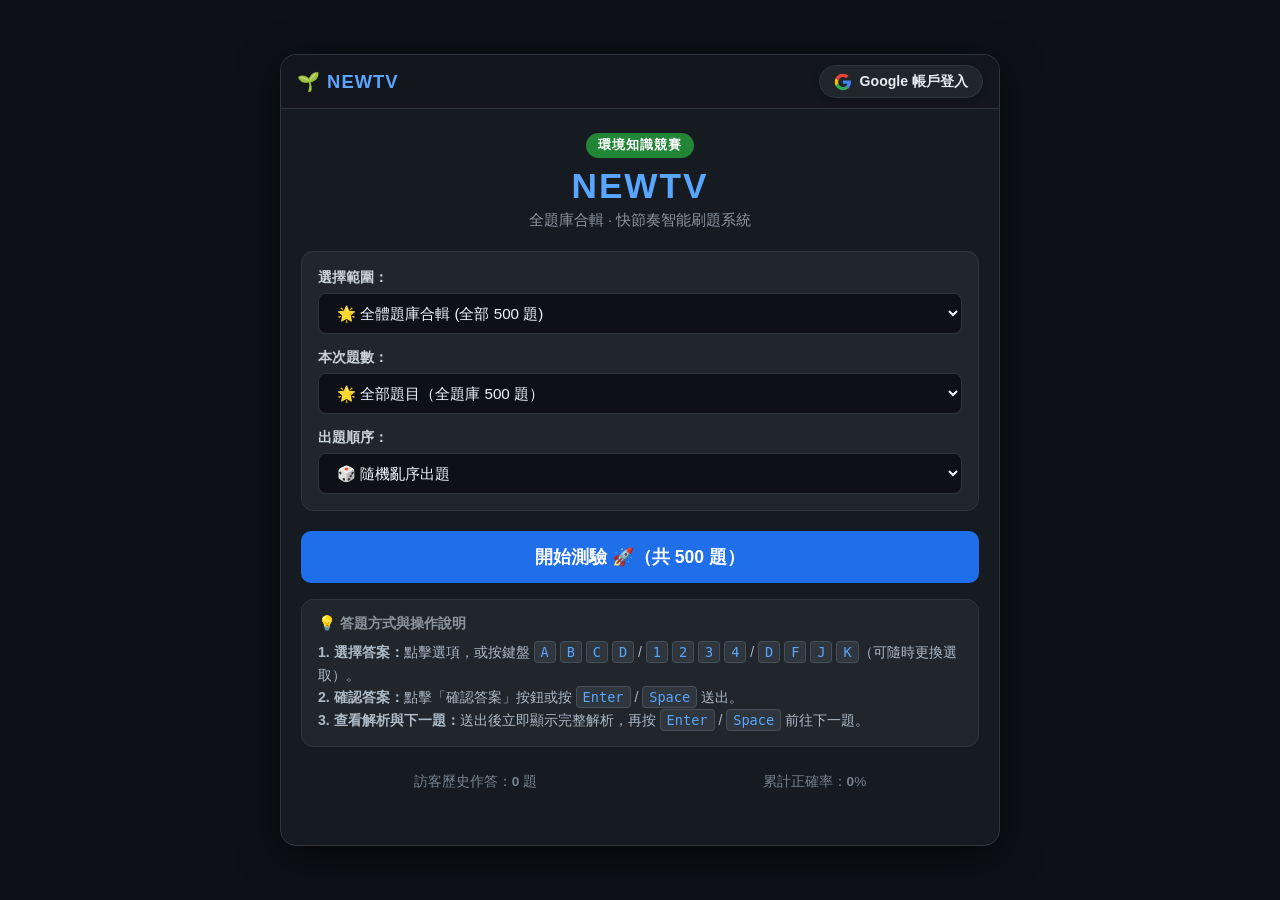
==== commit 417e3b21: "fix: enforce inline SVG sizing and button styles" ====
--- a/web/index.html
+++ b/web/index.html
@@ -4,7 +4,7 @@
     <meta charset="UTF-8">
     <meta name="viewport" content="width=device-width, initial-scale=1.0, maximum-scale=1.0, user-scalable=no">
     <title>NEWTV 環境知識題庫系統</title>
-    <link rel="stylesheet" href="style.css">
+    <link rel="stylesheet" href="style.css?v=20260902_501">
     <!-- 引入 Firebase 官方驗證與 Firestore 雲端資料庫 SDK -->
     <script src="https://www.gstatic.com/firebasejs/10.8.0/firebase-app-compat.js"></script>
     <script src="https://www.gstatic.com/firebasejs/10.8.0/firebase-auth-compat.js"></script>
@@ -18,8 +18,8 @@
             <div id="auth-container" class="auth-container">
                 <!-- 未登入狀態 -->
                 <div id="logged-out-view" class="auth-view">
-                    <button id="btn-google-login" class="google-signin-btn">
-                        <svg class="google-icon" viewBox="0 0 24 24">
+                    <button id="btn-google-login" class="google-signin-btn" style="display: inline-flex; align-items: center; gap: 8px; font-size: 0.88rem; padding: 6px 14px; border-radius: 20px; background: #21262d; border: 1px solid #30363d; color: #e6edf3; cursor: pointer;">
+                        <svg class="google-icon" width="18" height="18" style="width: 18px; height: 18px; min-width: 18px; min-height: 18px; max-width: 18px; max-height: 18px; display: inline-block; vertical-align: middle;" viewBox="0 0 24 24">
                             <path fill="#4285F4" d="M22.56 12.25c0-.78-.07-1.53-.2-2.25H12v4.26h5.92c-.26 1.37-1.04 2.53-2.21 3.31v2.77h3.57c2.08-1.92 3.28-4.74 3.28-8.09z"/>
                             <path fill="#34A853" d="M12 23c2.97 0 5.46-.98 7.28-2.66l-3.57-2.77c-.98.66-2.23 1.06-3.71 1.06-2.86 0-5.29-1.93-6.16-4.53H2.18v2.84C3.99 20.53 7.7 23 12 23z"/>
                             <path fill="#FBBC05" d="M5.84 14.09c-.22-.66-.35-1.36-.35-2.09s.13-1.43.35-2.09V7.06H2.18C1.43 8.55 1 10.22 1 12s.43 3.45 1.18 4.94l2.85-2.22.81-.63z"/>
@@ -211,7 +211,7 @@
     </div>
 
     <!-- 載入全題庫資料與主邏輯腳本 -->
-    <script src="questions.js"></script>
-    <script src="script.js"></script>
+    <script src="questions.js?v=20260902_501"></script>
+    <script src="script.js?v=20260902_501"></script>
 </body>
 </html>
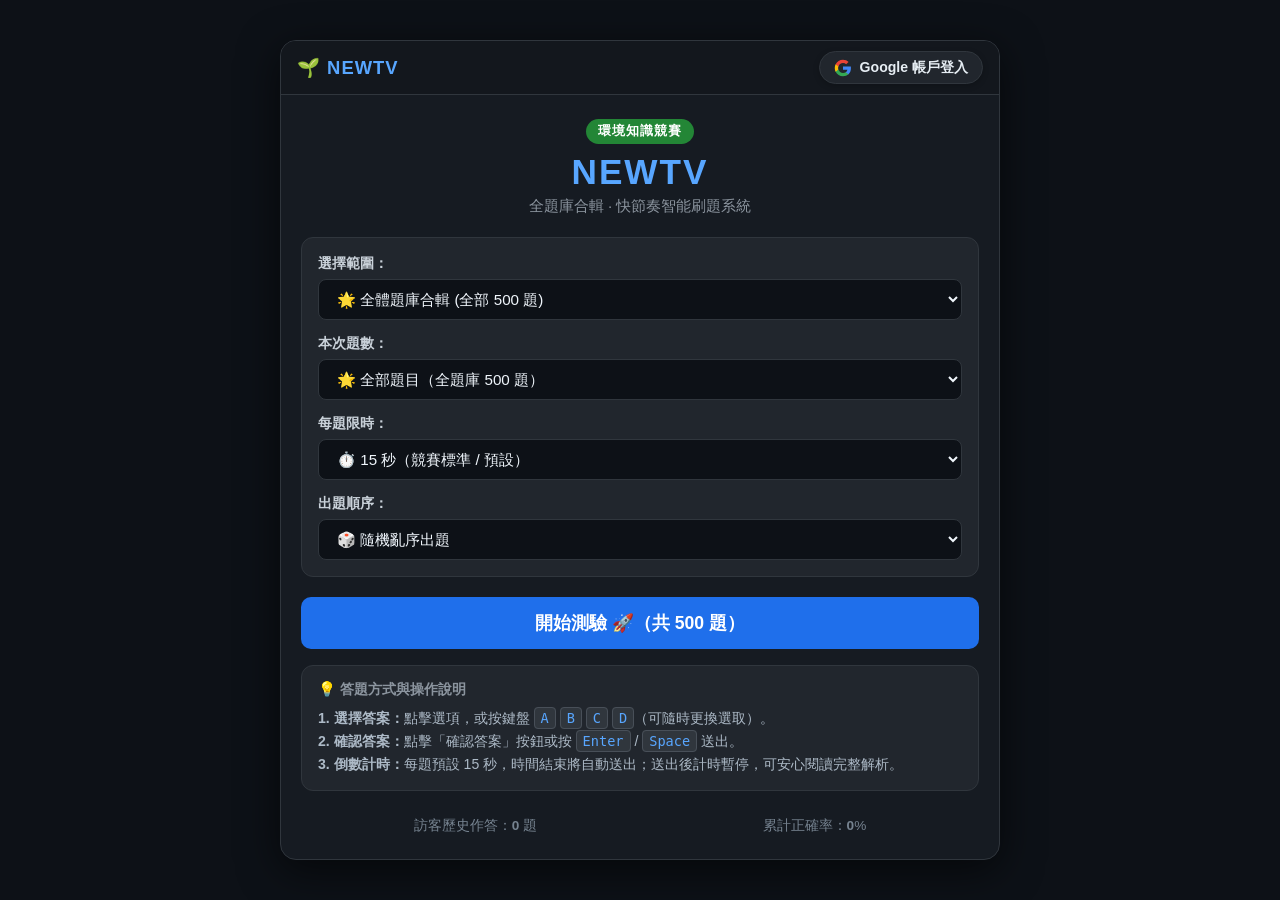
==== commit 3a58a8ce: "feat: 15s adjustable countdown timer and simplified ABCD shortcuts" ====
--- a/web/index.html
+++ b/web/index.html
@@ -4,7 +4,7 @@
     <meta charset="UTF-8">
     <meta name="viewport" content="width=device-width, initial-scale=1.0, maximum-scale=1.0, user-scalable=no">
     <title>NEWTV 環境知識題庫系統</title>
-    <link rel="stylesheet" href="style.css?v=20260902_501">
+    <link rel="stylesheet" href="style.css?v=20260902_502">
     <!-- 引入 Firebase 官方驗證與 Firestore 雲端資料庫 SDK -->
     <script src="https://www.gstatic.com/firebasejs/10.8.0/firebase-app-compat.js"></script>
     <script src="https://www.gstatic.com/firebasejs/10.8.0/firebase-auth-compat.js"></script>
@@ -91,6 +91,24 @@
                 </div>
 
                 <div class="setting-item">
+                    <label for="timer-select">每題限時：</label>
+                    <select id="timer-select">
+                        <option value="15" selected>⏱️ 15 秒（競賽標準 / 預設）</option>
+                        <option value="10">⚡ 10 秒（極速挑戰）</option>
+                        <option value="20">🕒 20 秒（充裕作答）</option>
+                        <option value="30">⏳ 30 秒（深度思考）</option>
+                        <option value="0">♾️ 不限時間（休閒練習）</option>
+                        <option value="custom">✏️ 自訂秒數...</option>
+                    </select>
+                    <div id="custom-timer-wrapper" class="custom-count-wrapper" style="display: none;">
+                        <div class="custom-input-row">
+                            <input type="number" id="custom-timer-input" min="3" max="300" placeholder="輸入秒數" value="15">
+                            <span class="custom-hint">秒 (3 ~ 300 秒)</span>
+                        </div>
+                    </div>
+                </div>
+
+                <div class="setting-item">
                     <label for="order-select">出題順序：</label>
                     <select id="order-select">
                         <option value="random" selected>🎲 隨機亂序出題</option>
@@ -106,9 +124,9 @@
             <div class="instructions-card">
                 <h3>💡 答題方式與操作說明</h3>
                 <ul>
-                    <li><strong>1. 選擇答案：</strong>點擊選項，或按鍵盤 <kbd>A</kbd> <kbd>B</kbd> <kbd>C</kbd> <kbd>D</kbd> / <kbd>1</kbd> <kbd>2</kbd> <kbd>3</kbd> <kbd>4</kbd> / <kbd>D</kbd> <kbd>F</kbd> <kbd>J</kbd> <kbd>K</kbd>（可隨時更換選取）。</li>
+                    <li><strong>1. 選擇答案：</strong>點擊選項，或按鍵盤 <kbd>A</kbd> <kbd>B</kbd> <kbd>C</kbd> <kbd>D</kbd>（可隨時更換選取）。</li>
                     <li><strong>2. 確認答案：</strong>點擊「確認答案」按鈕或按 <kbd>Enter</kbd> / <kbd>Space</kbd> 送出。</li>
-                    <li><strong>3. 查看解析與下一題：</strong>送出後立即顯示完整解析，再按 <kbd>Enter</kbd> / <kbd>Space</kbd> 前往下一題。</li>
+                    <li><strong>3. 倒數計時：</strong>每題預設 15 秒，時間結束將自動送出；送出後計時暫停，可安心閱讀完整解析。</li>
                 </ul>
             </div>
 
@@ -123,10 +141,16 @@
             <div id="status-bar">
                 <div class="progress-info">
                     <span id="q-category-tag" class="category-tag">全體合輯</span>
-                    <span id="score-container">進度 <span id="score-value">1</span> / <span id="total-questions">500</span></span>
+                    <div class="status-right-group">
+                        <span id="timer-badge" class="timer-badge">⏱️ <span id="timer-seconds">15</span>s</span>
+                        <span id="score-container">進度 <span id="score-value">1</span> / <span id="total-questions">500</span></span>
+                    </div>
                 </div>
                 <div class="progress-track">
                     <div id="progress-fill" class="progress-fill" style="width: 0%;"></div>
+                </div>
+                <div id="timer-track" class="timer-track">
+                    <div id="timer-fill" class="timer-fill" style="width: 100%;"></div>
                 </div>
             </div>
 
@@ -211,7 +235,7 @@
     </div>
 
     <!-- 載入全題庫資料與主邏輯腳本 -->
-    <script src="questions.js?v=20260902_501"></script>
-    <script src="script.js?v=20260902_501"></script>
+    <script src="questions.js?v=20260902_502"></script>
+    <script src="script.js?v=20260902_502"></script>
 </body>
 </html>
--- a/web/style.css
+++ b/web/style.css
@@ -65,10 +65,10 @@
     color: #e6edf3;
     padding: 6px 14px;
     border-radius: 20px;
-    font-size: 0.85rem;
+    font-size: 0.88rem;
     font-weight: 600;
     cursor: pointer;
-    display: flex;
+    display: inline-flex;
     align-items: center;
     gap: 8px;
     transition: all 0.2s ease;
@@ -82,8 +82,12 @@
 }
 
 .google-icon {
-    width: 16px;
-    height: 16px;
+    width: 18px;
+    height: 18px;
+    min-width: 18px;
+    min-height: 18px;
+    max-width: 18px;
+    max-height: 18px;
     flex-shrink: 0;
 }
 
@@ -91,20 +95,6 @@
     display: flex;
     align-items: center;
     gap: 8px;
-}
-
-.gear-btn {
-    background: none;
-    border: none;
-    font-size: 1.1rem;
-    cursor: pointer;
-    opacity: 0.6;
-    transition: opacity 0.2s;
-    padding: 4px;
-}
-
-.gear-btn:hover {
-    opacity: 1;
 }
 
 .user-avatar {
@@ -169,104 +159,6 @@
     cursor: pointer;
     text-decoration: underline;
     padding: 0;
-}
-
-/* Modal Popup */
-.modal-backdrop {
-    position: fixed;
-    top: 0;
-    left: 0;
-    width: 100vw;
-    height: 100vh;
-    background: rgba(0, 0, 0, 0.75);
-    backdrop-filter: blur(4px);
-    display: flex;
-    justify-content: center;
-    align-items: center;
-    z-index: 9999;
-    padding: 20px;
-}
-
-.google-modal-card {
-    background: #1c2128;
-    border: 1px solid #30363d;
-    border-radius: 14px;
-    width: 100%;
-    max-width: 460px;
-    padding: 24px;
-    display: flex;
-    flex-direction: column;
-    gap: 16px;
-    box-shadow: 0 12px 36px rgba(0, 0, 0, 0.8);
-}
-
-.modal-header h2 {
-    font-size: 1.18rem;
-    font-weight: 700;
-    color: #f0f6fc;
-    margin-bottom: 4px;
-}
-
-.modal-header p {
-    font-size: 0.82rem;
-    color: #8b949e;
-}
-
-.modal-body {
-    display: flex;
-    flex-direction: column;
-    gap: 12px;
-}
-
-.modal-form-item {
-    display: flex;
-    flex-direction: column;
-    gap: 6px;
-}
-
-.modal-form-item label {
-    font-size: 0.88rem;
-    font-weight: 600;
-    color: #c9d1d9;
-}
-
-.modal-form-item textarea {
-    background: #0d1117;
-    border: 1px solid #30363d;
-    color: #58a6ff;
-    padding: 10px 12px;
-    border-radius: 8px;
-    font-size: 0.82rem;
-    font-family: monospace;
-    outline: none;
-    resize: vertical;
-}
-
-.modal-form-item textarea:focus {
-    border-color: #58a6ff;
-}
-
-.modal-actions {
-    display: flex;
-    gap: 10px;
-}
-
-.cancel-btn {
-    background: #21262d;
-    border: 1px solid #30363d;
-    color: #8b949e;
-    border-radius: 8px;
-    padding: 10px 16px;
-    font-size: 0.95rem;
-    font-weight: 600;
-    cursor: pointer;
-    flex: 1;
-}
-
-.modal-submit-btn {
-    flex: 2;
-    padding: 10px 16px;
-    font-size: 0.95rem;
 }
 
 .screen {
@@ -548,6 +440,38 @@
     margin-bottom: 8px;
 }
 
+.status-right-group {
+    display: flex;
+    align-items: center;
+    gap: 12px;
+}
+
+.timer-badge {
+    background: #1f242c;
+    border: 1px solid #388bfd;
+    color: #58a6ff;
+    padding: 2px 8px;
+    border-radius: 12px;
+    font-size: 0.88rem;
+    font-weight: 700;
+    font-family: monospace;
+    display: inline-flex;
+    align-items: center;
+    transition: all 0.2s ease;
+}
+
+.timer-badge.warning {
+    background: #d2992222;
+    border-color: #f85149;
+    color: #f85149;
+    animation: timerPulse 0.6s infinite alternate;
+}
+
+@keyframes timerPulse {
+    from { transform: scale(1); }
+    to { transform: scale(1.08); }
+}
+
 .category-tag {
     background: #1f6feb22;
     color: #58a6ff;
@@ -564,12 +488,31 @@
     background: #21262d;
     border-radius: 3px;
     overflow: hidden;
+    margin-bottom: 4px;
 }
 
 .progress-fill {
     height: 100%;
     background: #238636;
     transition: width 0.3s ease;
+}
+
+.timer-track {
+    width: 100%;
+    height: 4px;
+    background: #21262d;
+    border-radius: 2px;
+    overflow: hidden;
+}
+
+.timer-fill {
+    height: 100%;
+    background: #58a6ff;
+    transition: width 1s linear;
+}
+
+.timer-fill.warning {
+    background: #f85149;
 }
 
 #question-container {
